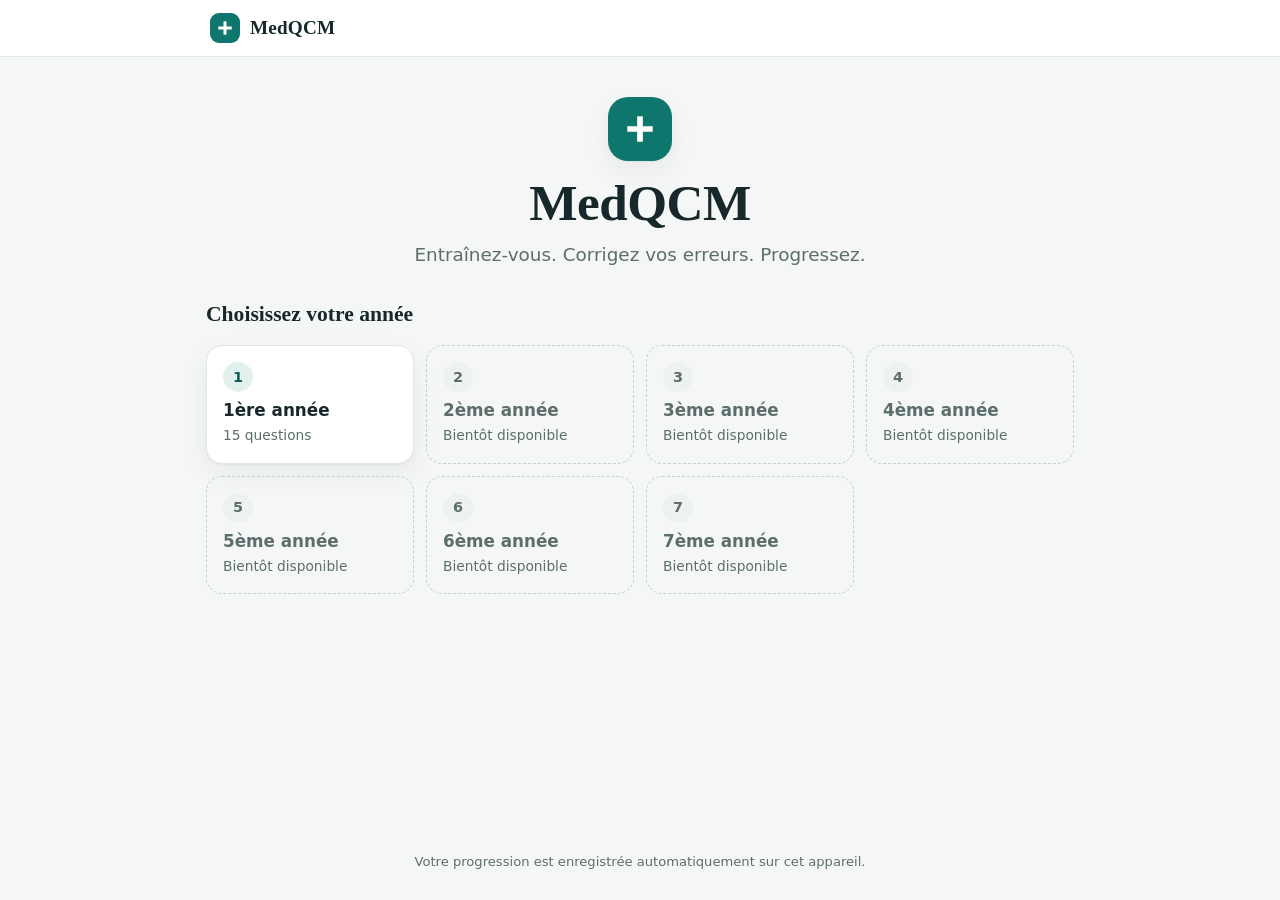
==== index.html @ c21af44e "Add files via upload" ====
<!DOCTYPE html>
<html lang="fr">
<head>
  <meta charset="UTF-8">
  <meta name="viewport" content="width=device-width, initial-scale=1">
  <meta name="theme-color" content="#0f766e">
  <title>MedQCM — Entraînez-vous. Corrigez vos erreurs. Progressez.</title>
  <link rel="stylesheet" href="style.css">
</head>
<body>

  <!-- Barre du haut -->
  <header class="topbar">
    <div class="container topbar-inner">
      <button type="button" class="brand" data-action="home" aria-label="MedQCM, retour à l’accueil">
        <span class="brand-mark" aria-hidden="true">
          <svg viewBox="0 0 24 24" width="18" height="18"><path fill="currentColor" d="M10 3h4v7h7v4h-7v7h-4v-7H3v-4h7z"/></svg>
        </span>
        <span class="brand-name">MedQCM</span>
      </button>
      <button type="button" class="home-link" id="home-btn" data-action="home" hidden>Accueil</button>
    </div>
  </header>

  <!-- Contenu : rempli par script.js -->
  <main id="app" class="container">
    <noscript>
      <p class="noscript">MedQCM a besoin de JavaScript pour fonctionner. Activez JavaScript dans votre navigateur.</p>
    </noscript>
  </main>

  <footer class="footer container">
    Votre progression est enregistrée automatiquement sur cet appareil.
  </footer>

  <!-- Ordre important : les questions d'abord, puis la logique -->
  <script src="questions.js"></script>
  <script src="script.js"></script>
</body>
</html>
---- style.css ----
/* =====================================================================
   MedQCM — style.css
   Design : sobre, académique, vert-teal médical, pensé "mobile d'abord".
   ===================================================================== */

/* ---------- 1. Couleurs, polices, dimensions ---------- */
:root {
  --bg: #f5f7f6;
  --surface: #ffffff;
  --text: #17282a;
  --muted: #5b6e6c;
  --line: #e0e8e6;
  --line-strong: #c5d3d0;

  --accent: #0f766e;
  --accent-strong: #0b5c56;
  --accent-soft: #e2f1ee;

  --ok: #157a45;
  --ok-bg: #e8f6ee;
  --ok-line: #8fd0aa;

  --bad: #b3261e;
  --bad-bg: #fdeceb;
  --bad-line: #f0aaa4;

  --warn: #b45f06;
  --warn-bg: #fff3df;
  --warn-line: #f0c98a;

  --radius: 16px;
  --radius-sm: 12px;
  --shadow: 0 1px 2px rgba(16, 40, 38, 0.05), 0 10px 28px rgba(16, 40, 38, 0.06);
  --shadow-hover: 0 2px 4px rgba(16, 40, 38, 0.06), 0 14px 32px rgba(16, 40, 38, 0.10);

  --font: "Segoe UI", system-ui, -apple-system, "Helvetica Neue", Roboto, Arial, sans-serif;
  --font-serif: "Iowan Old Style", "Palatino Linotype", Palatino, Georgia, "Times New Roman", serif;
}

/* ---------- 2. Base ---------- */
*, *::before, *::after { box-sizing: border-box; }

html { -webkit-text-size-adjust: 100%; }

body {
  margin: 0;
  min-height: 100vh;
  display: flex;
  flex-direction: column;
  background: var(--bg);
  color: var(--text);
  font-family: var(--font);
  font-size: 16px;
  line-height: 1.55;
}

[hidden] { display: none !important; }

h1, h2, h3, p { margin: 0; }

button { font: inherit; color: inherit; }

:focus-visible {
  outline: 3px solid rgba(15, 118, 110, 0.45);
  outline-offset: 2px;
}

.container {
  width: 100%;
  max-width: 900px;
  margin: 0 auto;
  padding: 0 16px;
}

#app { flex: 1; padding-top: 20px; padding-bottom: 40px; }

.muted { color: var(--muted); }

.footer {
  padding-top: 8px;
  padding-bottom: 28px;
  text-align: center;
  font-size: 0.82rem;
  color: var(--muted);
}

.noscript { padding: 24px; text-align: center; }

/* ---------- 3. Barre du haut ---------- */
.topbar {
  position: sticky;
  top: 0;
  z-index: 10;
  background: rgba(255, 255, 255, 0.94);
  backdrop-filter: blur(8px);
  border-bottom: 1px solid var(--line);
}

.topbar-inner {
  display: flex;
  align-items: center;
  justify-content: space-between;
  min-height: 56px;
}

.brand {
  display: inline-flex;
  align-items: center;
  gap: 10px;
  padding: 6px 4px;
  border: 0;
  background: none;
  cursor: pointer;
}

.brand-mark {
  display: grid;
  place-items: center;
  width: 30px;
  height: 30px;
  border-radius: 9px;
  background: var(--accent);
  color: #fff;
}

.brand-name {
  font-family: var(--font-serif);
  font-size: 1.2rem;
  font-weight: 700;
  letter-spacing: 0.01em;
}

.home-link {
  min-height: 40px;
  padding: 0 14px;
  border: 1px solid var(--line-strong);
  border-radius: 999px;
  background: var(--surface);
  color: var(--accent-strong);
  font-size: 0.92rem;
  font-weight: 600;
  cursor: pointer;
}
.home-link:hover { background: var(--accent-soft); }

/* ---------- 4. Navigation (retour + fil d'Ariane) ---------- */
.nav-row {
  display: flex;
  flex-wrap: wrap;
  align-items: center;
  gap: 8px 16px;
  margin-bottom: 16px;
}

.back-btn {
  min-height: 44px;
  padding: 0 16px;
  border: 1px solid var(--line-strong);
  border-radius: 999px;
  background: var(--surface);
  font-size: 0.95rem;
  font-weight: 600;
  cursor: pointer;
}
.back-btn:hover { background: var(--accent-soft); border-color: var(--accent); }

.crumbs {
  display: flex;
  flex-wrap: wrap;
  align-items: center;
  gap: 2px 6px;
  font-size: 0.88rem;
  color: var(--muted);
}
.crumb-link {
  padding: 6px 4px;
  border: 0;
  background: none;
  color: var(--accent-strong);
  cursor: pointer;
  text-decoration: underline;
  text-decoration-color: transparent;
  text-underline-offset: 3px;
}
.crumb-link:hover { text-decoration-color: currentColor; }
.crumb-current { font-weight: 600; color: var(--text); }
.crumb-sep { color: var(--line-strong); }

/* ---------- 5. Accueil ---------- */
.hero {
  padding: 20px 0 28px;
  text-align: center;
}
.hero-logo {
  display: inline-grid;
  place-items: center;
  width: 64px;
  height: 64px;
  margin-bottom: 14px;
  border-radius: 20px;
  background: var(--accent);
  color: #fff;
  box-shadow: var(--shadow);
}
.hero h1 {
  font-family: var(--font-serif);
  font-size: clamp(2.2rem, 8vw, 3.2rem);
  line-height: 1.1;
  letter-spacing: -0.01em;
}
.hero .subtitle {
  margin-top: 10px;
  font-size: clamp(1rem, 3.6vw, 1.15rem);
  color: var(--muted);
}

.section-title {
  margin-bottom: 14px;
  font-family: var(--font-serif);
  font-size: 1.35rem;
}

.page-head { margin-bottom: 18px; }
.page-title {
  font-family: var(--font-serif);
  font-size: clamp(1.5rem, 5vw, 1.9rem);
  line-height: 1.2;
}
.eyebrow {
  margin-bottom: 4px;
  font-size: 0.78rem;
  font-weight: 700;
  letter-spacing: 0.08em;
  text-transform: uppercase;
  color: var(--accent-strong);
}

/* ---------- 6. Cartes de choix (années, modules, chapitres) ---------- */
.grid { display: grid; gap: 12px; }
.grid-years { grid-template-columns: repeat(2, 1fr); }
.grid-list  { grid-template-columns: 1fr; }

@media (min-width: 600px) {
  .grid-years { grid-template-columns: repeat(3, 1fr); }
  .grid-list  { grid-template-columns: repeat(2, 1fr); }
}
@media (min-width: 820px) {
  .grid-years { grid-template-columns: repeat(4, 1fr); }
  .grid-list  { grid-template-columns: repeat(3, 1fr); }
}

.card-btn {
  display: flex;
  flex-direction: column;
  align-items: flex-start;
  gap: 4px;
  min-height: 92px;
  padding: 16px;
  border: 1px solid var(--line);
  border-radius: var(--radius);
  background: var(--surface);
  box-shadow: var(--shadow);
  text-align: left;
  cursor: pointer;
  transition: border-color 0.15s, box-shadow 0.15s;
}
.card-btn:hover { border-color: var(--accent); box-shadow: var(--shadow-hover); }

.card-lead {
  display: grid;
  place-items: center;
  width: 30px;
  height: 30px;
  margin-bottom: 4px;
  border-radius: 50%;
  background: var(--accent-soft);
  color: var(--accent-strong);
  font-size: 0.9rem;
  font-weight: 700;
}
.card-title { font-weight: 700; font-size: 1.05rem; line-height: 1.25; }
.card-meta { font-size: 0.86rem; color: var(--muted); }

/* Carte vide (contenu à venir) : discrète, mais cliquable */
.card-btn.is-empty {
  background: transparent;
  border-style: dashed;
  border-color: var(--line-strong);
  box-shadow: none;
  color: var(--muted);
}
.card-btn.is-empty .card-lead { background: #edf1f0; color: var(--muted); }
.card-btn.is-empty:hover { border-color: var(--muted); box-shadow: none; }

/* ---------- 7. Cartes de contenu ---------- */
.card {
  padding: 22px 18px;
  border: 1px solid var(--line);
  border-radius: var(--radius);
  background: var(--surface);
  box-shadow: var(--shadow);
}
@media (min-width: 600px) { .card { padding: 30px 32px; } }

.card + .card { margin-top: 16px; }

.center-card { text-align: center; }
.center-card .btn { margin-top: 20px; }

.big-emoji { font-size: 2.4rem; line-height: 1; margin-bottom: 10px; }

.card h2 {
  font-family: var(--font-serif);
  font-size: 1.5rem;
  line-height: 1.25;
}
.card .lead { margin-top: 8px; font-size: 1.05rem; }

/* État vide */
.empty-state { padding: 36px 20px; text-align: center; }
.empty-icon { font-size: 2.2rem; margin-bottom: 8px; }
.empty-title { font-family: var(--font-serif); font-size: 1.3rem; font-weight: 700; }
.empty-state .muted { margin-top: 6px; }

/* Avis (avertissements) */
.notice {
  margin-bottom: 20px;
  padding: 14px 16px;
  border: 1px solid var(--warn-line);
  border-radius: var(--radius-sm);
  background: var(--warn-bg);
  color: #6b3d05;
  font-size: 0.92rem;
}
.notice ul { margin: 6px 0 0; padding-left: 18px; }
.notice-error { border-color: var(--bad-line); background: var(--bad-bg); color: #7a1a15; }

/* ---------- 8. Boutons ---------- */
.btn {
  display: inline-flex;
  align-items: center;
  justify-content: center;
  gap: 8px;
  min-height: 52px;
  padding: 0 26px;
  border: 1.5px solid transparent;
  border-radius: var(--radius-sm);
  font-weight: 650;
  font-size: 1rem;
  cursor: pointer;
  transition: background 0.15s, border-color 0.15s;
}
.btn-primary { background: var(--accent); color: #fff; }
.btn-primary:hover { background: var(--accent-strong); }
.btn-primary:disabled { background: #c8d5d2; color: #f5f8f7; cursor: not-allowed; }
.btn-secondary { background: var(--surface); border-color: var(--line-strong); color: var(--text); }
.btn-secondary:hover { border-color: var(--accent); background: var(--accent-soft); }
.btn-block { width: 100%; }

.actions {
  display: flex;
  flex-wrap: wrap;
  gap: 10px;
  margin-top: 20px;
}
@media (min-width: 600px) {
  .actions .btn-block { width: auto; min-width: 220px; }
}

/* ---------- 9. Page de démarrage d'un QCM ---------- */
.how {
  margin: 18px 0 0;
  padding: 0;
  list-style: none;
  display: grid;
  gap: 10px;
}
.how li {
  display: flex;
  gap: 12px;
  align-items: flex-start;
  color: var(--muted);
  font-size: 0.97rem;
}
.how li::before {
  content: "";
  flex: none;
  width: 8px;
  height: 8px;
  margin-top: 0.55em;
  border-radius: 50%;
  background: var(--accent);
}

.status-box {
  margin-top: 20px;
  padding: 16px;
  border: 1px solid var(--warn-line);
  border-radius: var(--radius-sm);
  background: var(--warn-bg);
}
.status-box strong { display: block; font-size: 1.05rem; color: #6b3d05; }
.status-box span { display: block; margin-top: 2px; font-size: 0.92rem; color: #7a5220; }

.last-result {
  margin-top: 16px;
  font-size: 0.92rem;
  color: var(--muted);
}

/* ---------- 10. Question ---------- */
.quiz-meta {
  display: flex;
  flex-wrap: wrap;
  align-items: center;
  justify-content: space-between;
  gap: 8px;
  margin-bottom: 14px;
}
.quiz-meta .eyebrow { margin: 0; }

.badge {
  display: inline-block;
  padding: 4px 12px;
  border-radius: 999px;
  font-size: 0.82rem;
  font-weight: 700;
}
.badge-review { background: var(--warn-bg); color: var(--warn); border: 1px solid var(--warn-line); }
.badge-initial { background: var(--accent-soft); color: var(--accent-strong); }

.progress-head {
  display: flex;
  justify-content: space-between;
  align-items: baseline;
  gap: 8px;
  margin-bottom: 8px;
  font-weight: 650;
}
.progress-sub { font-size: 0.85rem; font-weight: 500; color: var(--muted); }

.progress {
  height: 8px;
  overflow: hidden;
  border-radius: 999px;
  background: var(--line);
}
.progress-fill {
  height: 100%;
  border-radius: 999px;
  background: var(--accent);
  transition: width 0.3s ease;
}
.progress-fill.is-review { background: #d9822b; }

.review-hint {
  margin-top: 14px;
  padding: 10px 12px;
  border-radius: 10px;
  background: var(--warn-bg);
  color: #7a5220;
  font-size: 0.9rem;
}

.question-text {
  margin: 22px 0 18px;
  font-family: var(--font-serif);
  font-size: clamp(1.2rem, 4.6vw, 1.45rem);
  line-height: 1.4;
  font-weight: 600;
}

.options { display: grid; gap: 10px; }

.option {
  display: flex;
  align-items: center;
  gap: 12px;
  width: 100%;
  min-height: 58px;
  padding: 12px 14px;
  border: 1.5px solid var(--line-strong);
  border-radius: var(--radius-sm);
  background: var(--surface);
  text-align: left;
  cursor: pointer;
  transition: border-color 0.12s, background 0.12s;
}
.option:hover:not(:disabled) { border-color: var(--accent); background: #f8fbfa; }
.option:disabled { cursor: default; color: inherit; }

.option-letter {
  flex: none;
  display: grid;
  place-items: center;
  width: 34px;
  height: 34px;
  border-radius: 50%;
  background: #edf2f1;
  font-weight: 700;
  font-size: 0.95rem;
}
.option-text { flex: 1; line-height: 1.4; }
.option-mark { flex: none; width: 22px; text-align: center; font-weight: 800; font-size: 1.1rem; }

/* Réponse choisie (avant validation) */
.option.is-selected { border-color: var(--accent); background: var(--accent-soft); }
.option.is-selected .option-letter { background: var(--accent); color: #fff; }

/* Après validation */
.option.is-correct { border-color: var(--ok); background: var(--ok-bg); }
.option.is-correct .option-letter { background: var(--ok); color: #fff; }
.option.is-correct .option-mark { color: var(--ok); }
.option.is-wrong { border-color: var(--bad); background: var(--bad-bg); }
.option.is-wrong .option-letter { background: var(--bad); color: #fff; }
.option.is-wrong .option-mark { color: var(--bad); }
.option.is-dim { opacity: 0.6; }

/* ---------- 11. Correction ---------- */
.feedback {
  margin-top: 20px;
  padding: 16px 16px 14px;
  border: 1px solid;
  border-left-width: 5px;
  border-radius: var(--radius-sm);
  animation: fade-in 0.2s ease-out;
}
.feedback-correct { border-color: var(--ok-line); border-left-color: var(--ok); background: var(--ok-bg); }
.feedback-wrong { border-color: var(--bad-line); border-left-color: var(--bad); background: var(--bad-bg); }

.feedback-title { font-size: 1.2rem; font-weight: 800; }
.feedback-correct .feedback-title { color: var(--ok); }
.feedback-wrong .feedback-title { color: var(--bad); }

.feedback-answer { margin-top: 8px; }

.feedback-explanation {
  margin-top: 12px;
  padding-top: 12px;
  border-top: 1px solid rgba(23, 40, 42, 0.12);
}
.feedback-label {
  margin-bottom: 2px;
  font-size: 0.78rem;
  font-weight: 700;
  letter-spacing: 0.08em;
  text-transform: uppercase;
  color: var(--muted);
}
.feedback-note { margin-top: 12px; font-size: 0.9rem; color: var(--muted); }

#next-btn { scroll-margin-bottom: 20px; }

@keyframes fade-in {
  from { opacity: 0; }
  to { opacity: 1; }
}

/* ---------- 12. Résultat final ---------- */
.banner {
  margin: 18px 0 6px;
  padding: 14px 16px;
  border-radius: var(--radius-sm);
  background: var(--ok-bg);
  border: 1px solid var(--ok-line);
  color: var(--ok);
  font-weight: 700;
  text-align: center;
}
.banner small { display: block; margin-top: 2px; font-weight: 500; color: #2d6b47; font-size: 0.9rem; }

.score-ring {
  --pct: 0;
  display: grid;
  place-items: center;
  width: 148px;
  height: 148px;
  margin: 20px auto 6px;
  border-radius: 50%;
  background: conic-gradient(var(--accent) calc(var(--pct) * 1%), var(--line) 0);
}
.score-ring-inner {
  display: flex;
  flex-direction: column;
  align-items: center;
  justify-content: center;
  width: 114px;
  height: 114px;
  border-radius: 50%;
  background: var(--surface);
}
.score-value { font-family: var(--font-serif); font-size: 1.9rem; font-weight: 700; line-height: 1.1; }
.score-caption { font-size: 0.8rem; color: var(--muted); }
.score-pct { margin-bottom: 14px; text-align: center; font-size: 0.92rem; color: var(--muted); }

.stats { margin: 0; padding: 0; list-style: none; border-top: 1px solid var(--line); }
.stats li {
  display: flex;
  justify-content: space-between;
  align-items: center;
  gap: 12px;
  padding: 13px 2px;
  border-bottom: 1px solid var(--line);
}
.stats .stat-value { font-size: 1.15rem; font-weight: 700; }

.results-actions { display: grid; gap: 10px; margin-top: 22px; }
@media (min-width: 600px) {
  .results-actions { grid-template-columns: repeat(3, 1fr); }
}

/* ---------- 13. Accessibilité : moins d'animations si demandé ---------- */
@media (prefers-reduced-motion: reduce) {
  * { animation: none !important; transition: none !important; scroll-behavior: auto !important; }
}
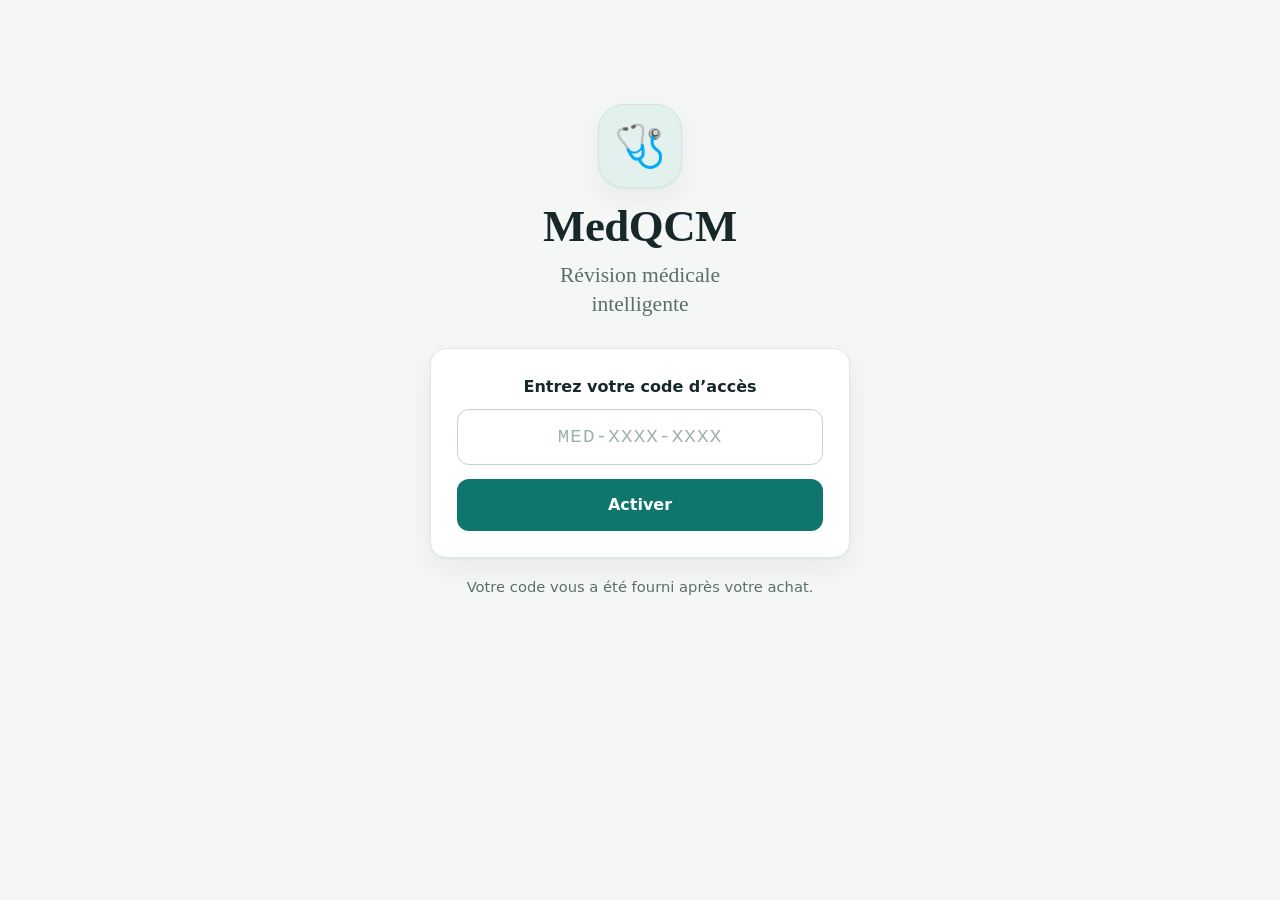
==== commit c51ac3c8: "Add files via upload" ====
--- a/index.html
+++ b/index.html
@@ -2,9 +2,22 @@
 <html lang="fr">
 <head>
   <meta charset="UTF-8">
-  <meta name="viewport" content="width=device-width, initial-scale=1">
+  <!-- viewport-fit=cover : utilise tout l'écran des iPhone (encoche), géré par les "safe areas" du CSS -->
+  <meta name="viewport" content="width=device-width, initial-scale=1.0, viewport-fit=cover">
   <meta name="theme-color" content="#0f766e">
-  <title>MedQCM — Entraînez-vous. Corrigez vos erreurs. Progressez.</title>
+  <meta name="color-scheme" content="light">
+  <title>MedQCM — Révision médicale intelligente</title>
+
+  <!-- Web app : installation sur l'écran d'accueil -->
+  <link rel="manifest" href="manifest.json">
+  <link rel="icon" type="image/png" sizes="32x32" href="icons/favicon-32.png">
+  <link rel="apple-touch-icon" href="icons/apple-touch-icon.png">
+  <meta name="mobile-web-app-capable" content="yes">
+  <meta name="apple-mobile-web-app-capable" content="yes">
+  <meta name="apple-mobile-web-app-title" content="MedQCM">
+  <meta name="apple-mobile-web-app-status-bar-style" content="default">
+  <meta name="format-detection" content="telephone=no">
+
   <link rel="stylesheet" href="style.css">
 </head>
 <body>
@@ -22,7 +35,7 @@
     </div>
   </header>
 
-  <!-- Contenu : rempli par script.js -->
+  <!-- Contenu : rempli par script.js (page d'activation, puis application) -->
   <main id="app" class="container">
     <noscript>
       <p class="noscript">MedQCM a besoin de JavaScript pour fonctionner. Activez JavaScript dans votre navigateur.</p>
@@ -30,11 +43,14 @@
   </main>
 
   <footer class="footer container">
-    Votre progression est enregistrée automatiquement sur cet appareil.
+    <p>Votre progression est enregistrée automatiquement sur cet appareil.</p>
+    <!-- Caché par défaut : voir SHOW_CHANGE_CODE_BUTTON dans activation.js -->
+    <button type="button" class="link-btn" id="change-code-btn" data-action="deactivate" hidden>Changer de code</button>
   </footer>
 
-  <!-- Ordre important : les questions d'abord, puis la logique -->
+  <!-- Ordre important : questions, activation, puis la logique de l'application -->
   <script src="questions.js"></script>
+  <script src="activation.js"></script>
   <script src="script.js"></script>
 </body>
 </html>
--- a/style.css
+++ b/style.css
@@ -45,6 +45,7 @@
 body {
   margin: 0;
   min-height: 100vh;
+  min-height: 100dvh;   /* hauteur réelle sur mobile (barre d'adresse) */
   display: flex;
   flex-direction: column;
   background: var(--bg);
@@ -69,16 +70,18 @@
   width: 100%;
   max-width: 900px;
   margin: 0 auto;
-  padding: 0 16px;
-}
-
-#app { flex: 1; padding-top: 20px; padding-bottom: 40px; }
+  /* max(…, safe-area) : évite l'encoche de l'iPhone en mode paysage */
+  padding-left: max(16px, env(safe-area-inset-left));
+  padding-right: max(16px, env(safe-area-inset-right));
+}
+
+#app { flex: 1; padding-top: 20px; padding-bottom: 40px; min-width: 0; }
 
 .muted { color: var(--muted); }
 
 .footer {
   padding-top: 8px;
-  padding-bottom: 28px;
+  padding-bottom: calc(28px + env(safe-area-inset-bottom));
   text-align: center;
   font-size: 0.82rem;
   color: var(--muted);
@@ -91,7 +94,9 @@
   position: sticky;
   top: 0;
   z-index: 10;
+  padding-top: env(safe-area-inset-top);   /* barre d'état de l'iPhone */
   background: rgba(255, 255, 255, 0.94);
+  -webkit-backdrop-filter: blur(8px);
   backdrop-filter: blur(8px);
   border-bottom: 1px solid var(--line);
 }
@@ -141,7 +146,6 @@
   font-weight: 600;
   cursor: pointer;
 }
-.home-link:hover { background: var(--accent-soft); }
 
 /* ---------- 4. Navigation (retour + fil d'Ariane) ---------- */
 .nav-row {
@@ -162,7 +166,6 @@
   font-weight: 600;
   cursor: pointer;
 }
-.back-btn:hover { background: var(--accent-soft); border-color: var(--accent); }
 
 .crumbs {
   display: flex;
@@ -182,7 +185,6 @@
   text-decoration-color: transparent;
   text-underline-offset: 3px;
 }
-.crumb-link:hover { text-decoration-color: currentColor; }
 .crumb-current { font-weight: 600; color: var(--text); }
 .crumb-sep { color: var(--line-strong); }
 
@@ -264,7 +266,6 @@
   cursor: pointer;
   transition: border-color 0.15s, box-shadow 0.15s;
 }
-.card-btn:hover { border-color: var(--accent); box-shadow: var(--shadow-hover); }
 
 .card-lead {
   display: grid;
@@ -290,7 +291,6 @@
   color: var(--muted);
 }
 .card-btn.is-empty .card-lead { background: #edf1f0; color: var(--muted); }
-.card-btn.is-empty:hover { border-color: var(--muted); box-shadow: none; }
 
 /* ---------- 7. Cartes de contenu ---------- */
 .card {
@@ -351,10 +351,8 @@
   transition: background 0.15s, border-color 0.15s;
 }
 .btn-primary { background: var(--accent); color: #fff; }
-.btn-primary:hover { background: var(--accent-strong); }
 .btn-primary:disabled { background: #c8d5d2; color: #f5f8f7; cursor: not-allowed; }
 .btn-secondary { background: var(--surface); border-color: var(--line-strong); color: var(--text); }
-.btn-secondary:hover { border-color: var(--accent); background: var(--accent-soft); }
 .btn-block { width: 100%; }
 
 .actions {
@@ -486,7 +484,6 @@
   cursor: pointer;
   transition: border-color 0.12s, background 0.12s;
 }
-.option:hover:not(:disabled) { border-color: var(--accent); background: #f8fbfa; }
 .option:disabled { cursor: default; color: inherit; }
 
 .option-letter {
@@ -613,3 +610,172 @@
 @media (prefers-reduced-motion: reduce) {
   * { animation: none !important; transition: none !important; scroll-behavior: auto !important; }
 }
+
+/* ---------- 14. Page d'activation ---------- */
+body.is-locked .topbar,
+body.is-locked .footer { display: none; }
+
+.activation {
+  max-width: 420px;
+  margin: 0 auto;
+  padding: clamp(16px, 8vh, 72px) 0 24px;   /* en haut de l'écran : le clavier ne cache pas le champ */
+  text-align: center;
+}
+.activation-logo {
+  display: inline-grid;
+  place-items: center;
+  width: 84px;
+  height: 84px;
+  margin-bottom: 14px;
+  border: 1px solid #cfe5e1;
+  border-radius: 26px;
+  background: var(--accent-soft);
+  box-shadow: var(--shadow);
+  font-size: 2.6rem;
+  line-height: 1;
+}
+.activation-brand {
+  font-family: var(--font-serif);
+  font-size: clamp(2.2rem, 9vw, 2.8rem);
+  line-height: 1.1;
+  letter-spacing: -0.01em;
+}
+.activation-tagline {
+  margin-top: 10px;
+  font-family: var(--font-serif);
+  font-size: clamp(1.15rem, 4.8vw, 1.35rem);
+  line-height: 1.35;
+  color: var(--muted);
+}
+.activation-form {
+  margin-top: 28px;
+  padding: 20px 18px;
+  border: 1px solid var(--line);
+  border-radius: var(--radius);
+  background: var(--surface);
+  box-shadow: var(--shadow);
+  text-align: left;
+}
+.activation-label {
+  display: block;
+  margin-bottom: 10px;
+  text-align: center;
+  font-weight: 650;
+}
+.code-input {
+  display: block;
+  width: 100%;
+  min-height: 56px;
+  padding: 0 12px;
+  border: 1.5px solid var(--line-strong);
+  border-radius: var(--radius-sm);
+  background: #fff;
+  color: var(--text);
+  font-family: ui-monospace, SFMono-Regular, Menlo, Consolas, "Liberation Mono", monospace;
+  font-size: 1.2rem;        /* 16 px minimum : évite le zoom automatique de Safari iPhone */
+  font-weight: 600;
+  letter-spacing: 0.06em;
+  text-align: center;
+  text-transform: uppercase;
+  -webkit-appearance: none;
+  appearance: none;
+}
+.code-input::placeholder { color: #9db0ad; font-weight: 500; }
+.code-input:focus { outline: none; border-color: var(--accent); box-shadow: 0 0 0 4px rgba(15, 118, 110, 0.15); }
+.code-input.is-invalid { border-color: var(--bad); box-shadow: 0 0 0 4px rgba(179, 38, 30, 0.12); }
+.code-input:disabled { background: #f1f5f4; }
+
+.activation-msg:empty { display: none; }
+.activation-form .btn { margin-top: 14px; }
+
+.alert {
+  display: grid;
+  gap: 2px;
+  margin-top: 14px;
+  padding: 12px 14px;
+  border: 1px solid;
+  border-radius: var(--radius-sm);
+  text-align: left;
+  overflow-wrap: anywhere;
+}
+.alert strong { font-size: 1.02rem; }
+.alert-error { border-color: var(--bad-line); background: var(--bad-bg); color: #8a1c16; }
+.alert-success { border-color: var(--ok-line); background: var(--ok-bg); color: var(--ok); }
+.activation-form > .alert:only-child { margin-top: 0; }
+
+.activation-help { margin-top: 18px; font-size: 0.92rem; color: var(--muted); }
+
+.link-btn {
+  min-height: 44px;
+  padding: 0 12px;
+  border: 0;
+  background: none;
+  color: var(--accent-strong);
+  font-size: 0.85rem;
+  text-decoration: underline;
+  cursor: pointer;
+}
+
+/* ---------- 15. Mobile : tactile, écrans étroits, iPhone ---------- */
+/* Retire le délai de 300 ms et le zoom au double tap ; sélection de texte accidentelle évitée sur les boutons */
+button, input, .option, .card-btn { touch-action: manipulation; }
+button, .option, .card-btn, .btn {
+  -webkit-tap-highlight-color: rgba(15, 118, 110, 0.12);
+  -webkit-user-select: none;
+  user-select: none;
+}
+button { -webkit-appearance: none; appearance: none; }
+
+/* Zones tactiles d'au moins 44 px */
+.brand { min-height: 44px; }
+.home-link { min-height: 44px; padding: 0 16px; }
+.crumb-link { display: inline-flex; align-items: center; min-height: 44px; padding: 0 6px; }
+
+/* Aucun texte ne doit dépasser de l'écran */
+.option-text, .question-text, .card-title, .card-meta, .feedback, .page-title, .stats li span { overflow-wrap: anywhere; }
+.option, .stats li > span:first-child { min-width: 0; }
+img, svg { max-width: 100%; }
+
+/* Retour visuel immédiat au doigt */
+.btn-primary:active { background: var(--accent-strong); }
+.btn-secondary:active { background: var(--accent-soft); border-color: var(--accent); }
+.card-btn:active { border-color: var(--accent); background: #f8fbfa; }
+.option:active:not(:disabled) { border-color: var(--accent); background: var(--accent-soft); }
+.back-btn:active, .home-link:active { background: var(--accent-soft); }
+
+/* Effets de survol : uniquement sur les appareils avec souris */
+@media (hover: hover) {
+  .home-link:hover { background: var(--accent-soft); }
+  .back-btn:hover { background: var(--accent-soft); border-color: var(--accent); }
+  .crumb-link:hover { text-decoration-color: currentColor; }
+  .card-btn:hover { border-color: var(--accent); box-shadow: var(--shadow-hover); }
+  .card-btn.is-empty:hover { border-color: var(--muted); box-shadow: none; }
+  .btn-primary:hover { background: var(--accent-strong); }
+  .btn-secondary:hover { border-color: var(--accent); background: var(--accent-soft); }
+  .option:hover:not(:disabled) { border-color: var(--accent); background: #f8fbfa; }
+}
+
+/* Petits écrans (320 – 360 px) */
+@media (max-width: 380px) {
+  .container { padding-left: max(12px, env(safe-area-inset-left)); padding-right: max(12px, env(safe-area-inset-right)); }
+  .card { padding: 18px 14px; }
+  .grid { gap: 10px; }
+  .card-btn { padding: 14px; }
+  .option { gap: 10px; padding: 10px 12px; }
+  .option-letter { width: 32px; height: 32px; }
+  .activation-form { padding: 18px 14px; }
+  .code-input { font-size: 1.1rem; letter-spacing: 0.03em; }
+}
+
+/* Téléphone en mode paysage : on réduit les espaces verticaux */
+@media (max-height: 480px) and (orientation: landscape) {
+  .hero { padding: 8px 0 14px; }
+  .activation { padding-top: 8px; }
+}
+
+/* Tablette et ordinateur : contenu confortable */
+@media (min-width: 768px) {
+  #app { padding-top: 32px; }
+  .activation-form { padding: 26px 26px; }
+}
+
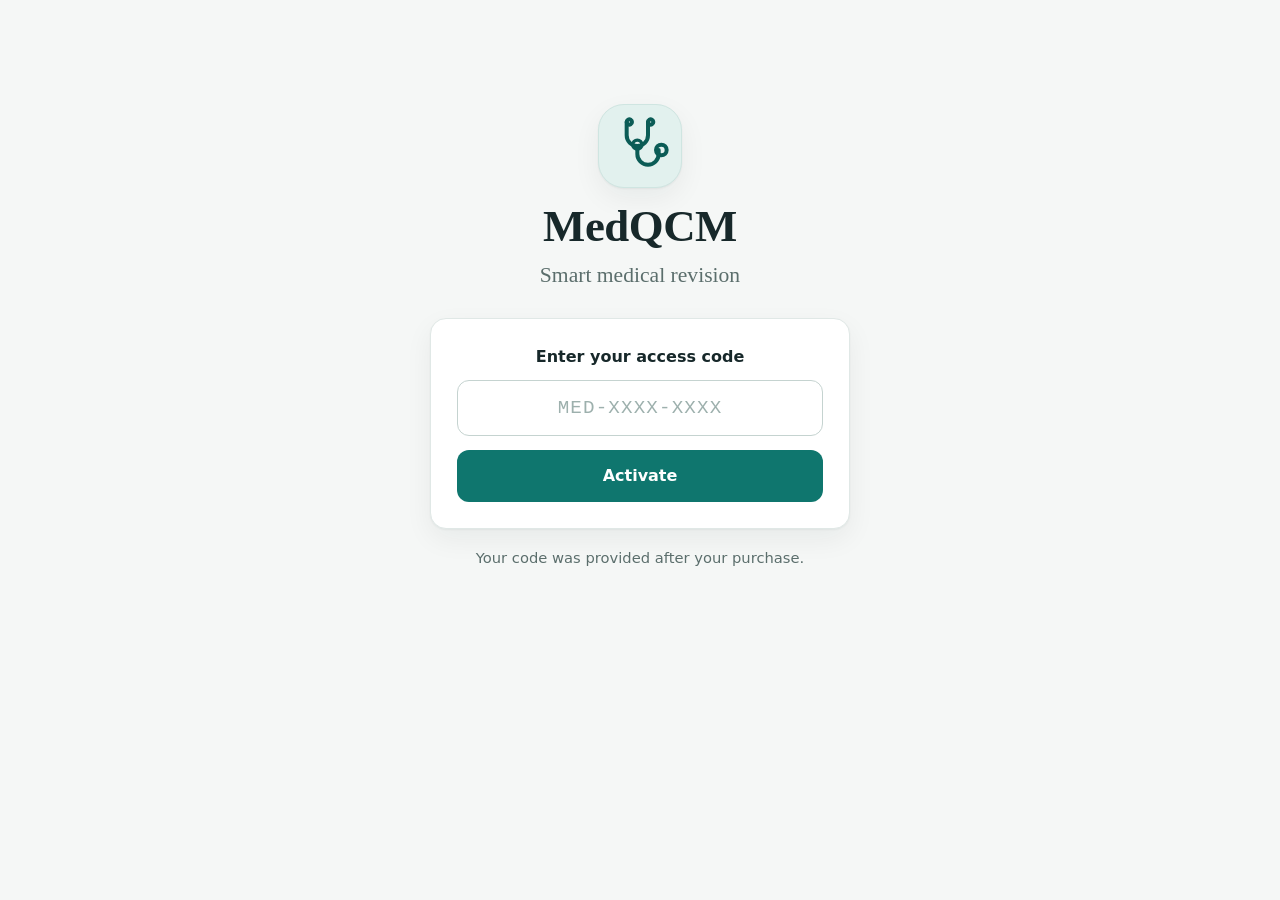
==== commit d69fdeaa: "Add files via upload" ====
--- a/index.html
+++ b/index.html
@@ -6,7 +6,7 @@
   <meta name="viewport" content="width=device-width, initial-scale=1.0, viewport-fit=cover">
   <meta name="theme-color" content="#0f766e">
   <meta name="color-scheme" content="light">
-  <title>MedQCM — Révision médicale intelligente</title>
+  <title>MedQCM</title>
 
   <!-- Web app : installation sur l'écran d'accueil -->
   <link rel="manifest" href="manifest.json">
@@ -25,9 +25,9 @@
   <!-- Barre du haut -->
   <header class="topbar">
     <div class="container topbar-inner">
-      <button type="button" class="brand" data-action="home" aria-label="MedQCM, retour à l’accueil">
+      <button type="button" class="brand" data-action="home" aria-label="MedQCM, home">
         <span class="brand-mark" aria-hidden="true">
-          <svg viewBox="0 0 24 24" width="18" height="18"><path fill="currentColor" d="M10 3h4v7h7v4h-7v7h-4v-7H3v-4h7z"/></svg>
+          <svg viewBox="0 0 48 48" width="20" height="20" fill="none"><path d="M14 6v10a8 8 0 0 0 16 0V6" stroke="currentColor" stroke-width="3.4" stroke-linecap="round"/><path d="M14 6a2 2 0 1 0 0-.01M30 6a2 2 0 1 0 0-.01" stroke="currentColor" stroke-width="3.4" stroke-linecap="round"/><path d="M22 24v6a8 8 0 0 0 16 0v-3" stroke="currentColor" stroke-width="3.4" stroke-linecap="round"/><circle cx="40" cy="27" r="4" stroke="currentColor" stroke-width="3.4"/><circle cx="22" cy="23" r="3.2" stroke="currentColor" stroke-width="2.8"/></svg>
         </span>
         <span class="brand-name">MedQCM</span>
       </button>
@@ -42,14 +42,13 @@
     </noscript>
   </main>
 
-  <footer class="footer container">
-    <p>Votre progression est enregistrée automatiquement sur cet appareil.</p>
-    <!-- Caché par défaut : voir SHOW_CHANGE_CODE_BUTTON dans activation.js -->
-    <button type="button" class="link-btn" id="change-code-btn" data-action="deactivate" hidden>Changer de code</button>
+  <footer class="footer container" id="app-footer" hidden>
+    <p id="footer-text"></p>
   </footer>
 
-  <!-- Ordre important : questions, activation, puis la logique de l'application -->
+  <!-- Ordre important : questions, langue, activation, puis la logique de l'application -->
   <script src="questions.js"></script>
+  <script src="i18n.js"></script>
   <script src="activation.js"></script>
   <script src="script.js"></script>
 </body>
--- a/style.css
+++ b/style.css
@@ -779,3 +779,43 @@
   .activation-form { padding: 26px 26px; }
 }
 
+/* ---------- 16. v2 : langue, hub de révision, tuiles d'accueil ---------- */
+.app-logo {
+  display: inline-grid; place-items: center; width: 84px; height: 84px; margin-bottom: 14px;
+  border: 1px solid #cfe5e1; border-radius: 26px; background: var(--accent-soft); color: var(--accent-strong);
+  box-shadow: var(--shadow);
+}
+
+.lang-grid { display: grid; grid-template-columns: 1fr 1fr; gap: 12px; margin-top: 26px; }
+.lang-card {
+  display: flex; flex-direction: column; align-items: center; gap: 8px;
+  min-height: 96px; padding: 16px 10px; border: 1.5px solid var(--line-strong); border-radius: var(--radius);
+  background: var(--surface); font-weight: 650; font-size: 1rem; cursor: pointer; box-shadow: var(--shadow);
+}
+.lang-flag { font-size: 2rem; line-height: 1; }
+.lang-card.is-active { border-color: var(--accent); background: var(--accent-soft); }
+
+.mode-grid { display: grid; gap: 10px; }
+@media (min-width: 600px) { .mode-grid { grid-template-columns: 1fr 1fr; } }
+.mode-card {
+  display: flex; flex-direction: column; align-items: flex-start; gap: 4px; text-align: left;
+  min-height: 76px; padding: 14px 16px; border: 1.5px solid var(--line-strong); border-radius: var(--radius-sm);
+  background: var(--surface); cursor: pointer;
+}
+.mode-title { font-weight: 700; font-size: 1rem; }
+.mode-desc { font-size: 0.86rem; color: var(--muted); }
+.mode-card.is-empty { background: transparent; border-style: dashed; color: var(--muted); cursor: not-allowed; }
+.mode-card.is-empty .mode-title { color: var(--muted); }
+
+.grid-list .card-btn[disabled] { cursor: not-allowed; }
+
+.progress-row { margin-top: 14px; }
+.progress-row:first-child { margin-top: 0; }
+.progress-row-head { display: flex; justify-content: space-between; gap: 10px; margin-bottom: 6px; font-size: 0.92rem; font-weight: 650; }
+
+@media (hover: hover) {
+  .lang-card:hover { border-color: var(--accent); }
+  .mode-card:hover:not(.is-empty) { border-color: var(--accent); background: #f8fbfa; }
+}
+.lang-card:active, .mode-card:active:not(.is-empty) { border-color: var(--accent); background: var(--accent-soft); }
+
